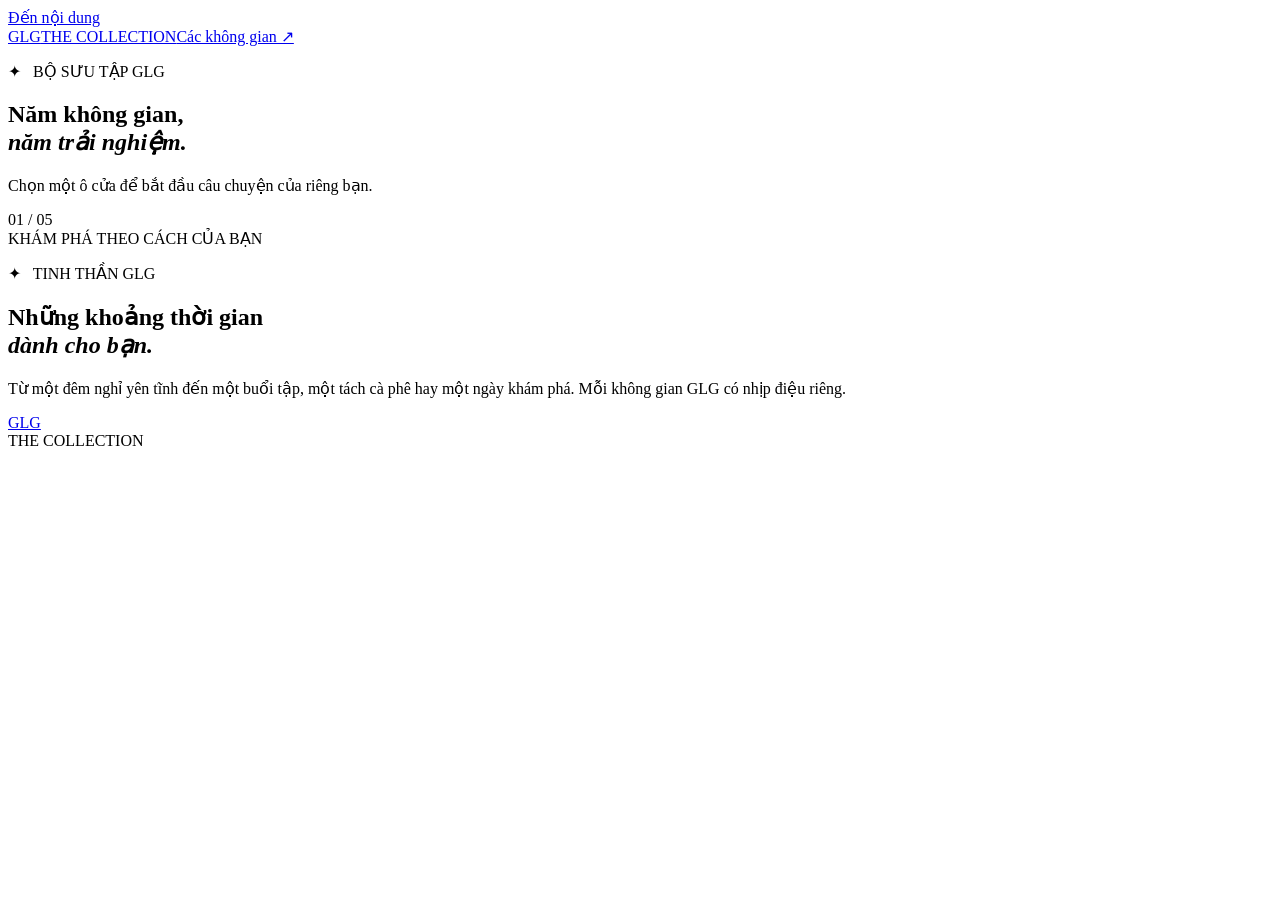
==== index.html @ 277cbfd8 "Add GLG index.html" ====
<!doctype html>
<html lang="vi">
<head>
<meta charset="utf-8"><meta name="viewport" content="width=device-width, initial-scale=1">
<meta name="description" content="Khám phá năm không gian GLG: Khách sạn, Cà phê, Mầm non, Yoga và Spa.">
<title>GLG · Năm không gian, năm trải nghiệm</title>
<link rel="stylesheet" href="./style.css"><script type="module" src="./glg.js"></script>
</head>
<body data-page="home"><a class="skip" href="#main">Đến nội dung</a>
<header class="top"><a class="brand" href="./" aria-label="GLG, trang chủ">GLG<span>THE COLLECTION</span></a><a href="#spaces">Các không gian ↗</a></header>
<main id="main">
<section id="spaces" class="chapter">
<div class="intro"><p class="eyebrow">✦ &nbsp; BỘ SƯU TẬP GLG</p><h1>Năm không gian,<br><em>năm trải nghiệm.</em></h1><p>Chọn một ô cửa để bắt đầu câu chuyện của riêng bạn.</p></div>
<div class="doors" aria-label="Năm không gian GLG"></div>
<div class="controls"><span id="counter">01 / 05</span><div class="steps" aria-label="Chọn ô cửa"></div><span class="hint">KHÁM PHÁ THEO CÁCH CỦA BẠN</span></div>
<noscript><p>Khám phá <a href="./khach-san/">Khách sạn GLG</a>. Cà phê, Mầm non, Yoga và Spa đang được chuẩn bị.</p></noscript>
</section>
<section class="about"><p class="eyebrow">✦ &nbsp; TINH THẦN GLG</p><h2>Những khoảng thời gian<br><em>dành cho bạn.</em></h2><p>Từ một đêm nghỉ yên tĩnh đến một buổi tập, một tách cà phê hay một ngày khám phá. Mỗi không gian GLG có nhịp điệu riêng.</p></section>
</main>
<footer><a class="brand" href="./">GLG</a><nav aria-label="Các mô hình GLG"></nav><span>THE COLLECTION</span></footer>
<dialog id="preview" aria-labelledby="preview-title"><button class="close" type="button" aria-label="Đóng" autofocus>×</button><img alt=""><div class="dialog-copy"><p class="eyebrow">SẮP RA MẮT</p><h2 id="preview-title"></h2><p class="description"></p></div></dialog>
</body></html>
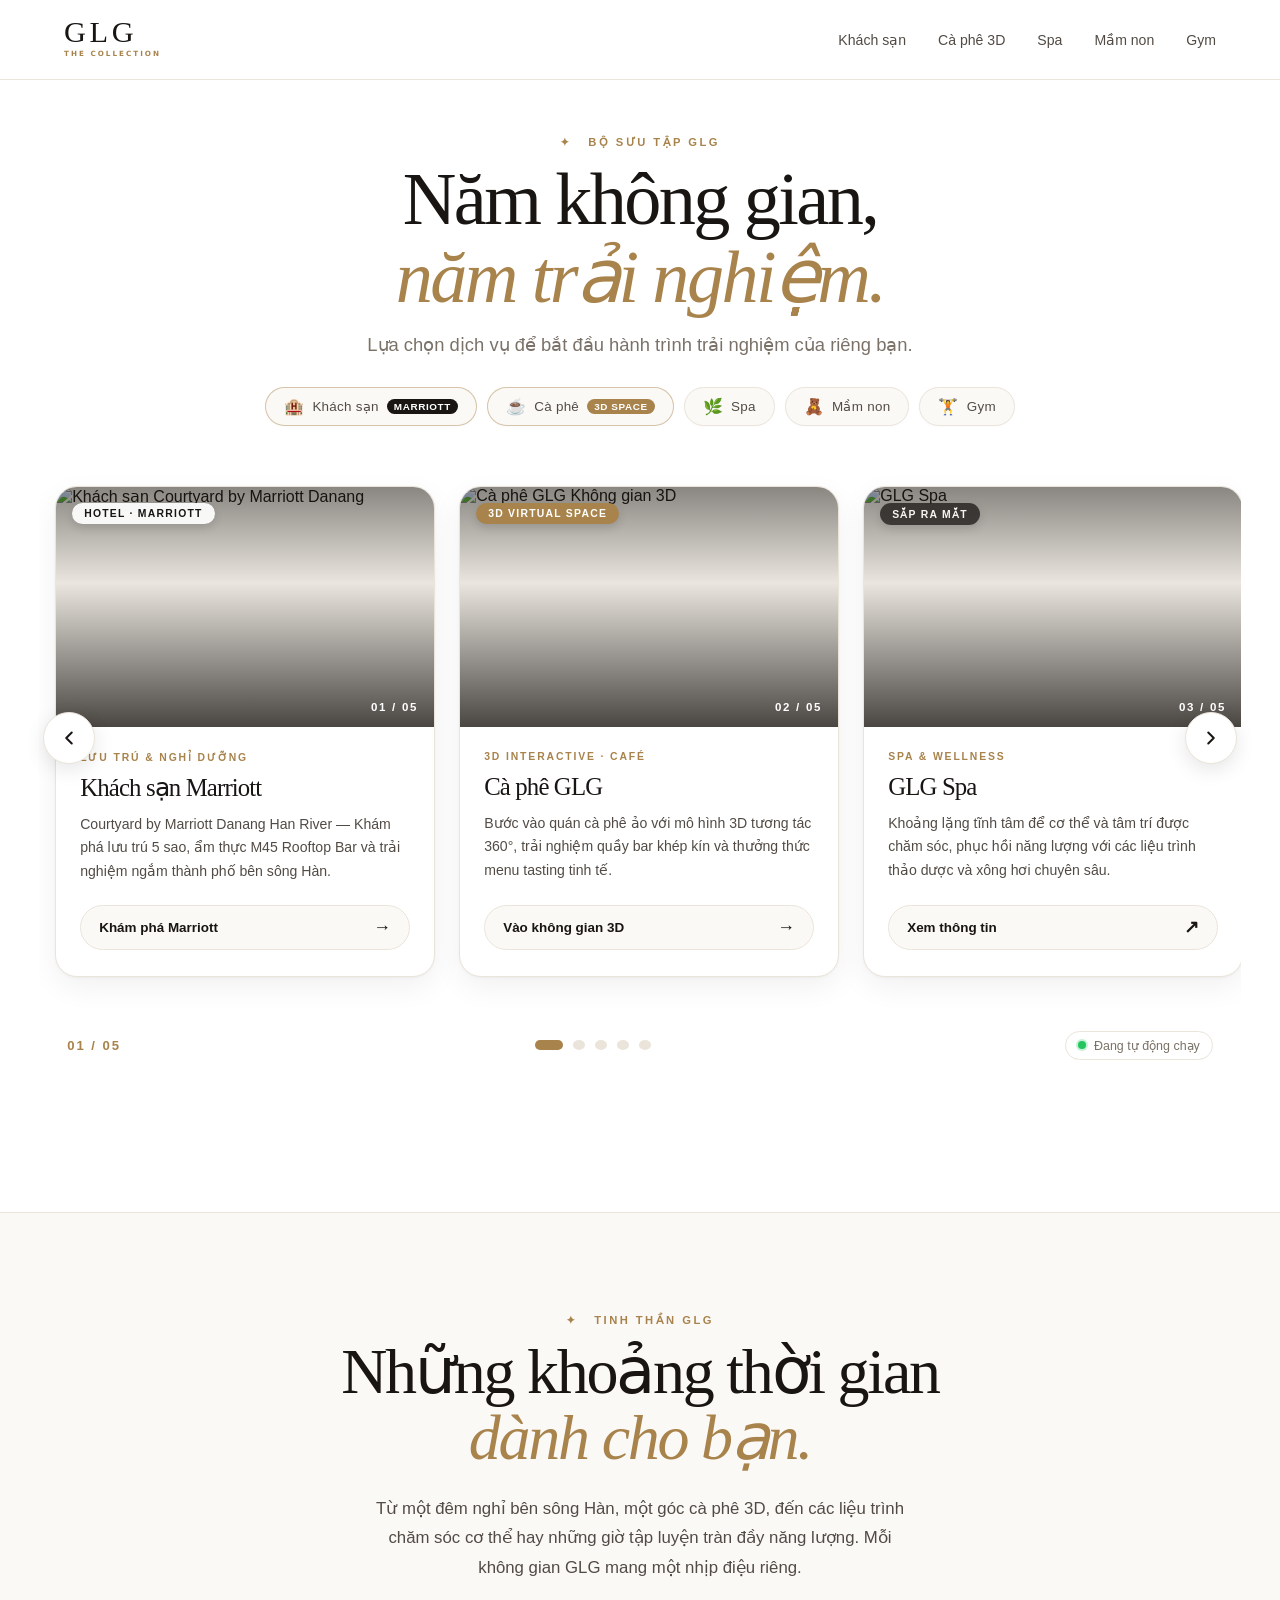
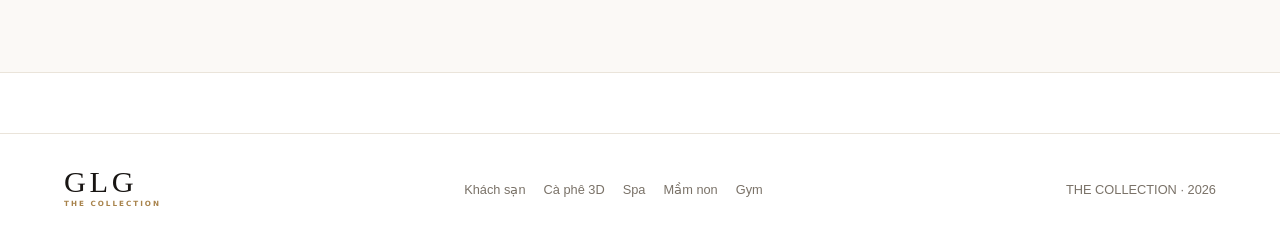
==== commit 4674c80e: "Update GLG portal: luxury white theme, sliding cards carousel, and scroll-driven 3D cafe build" ====
--- a/index.html
+++ b/index.html
@@ -1,22 +1,237 @@
 <!doctype html>
 <html lang="vi">
 <head>
-<meta charset="utf-8"><meta name="viewport" content="width=device-width, initial-scale=1">
-<meta name="description" content="Khám phá năm không gian GLG: Khách sạn, Cà phê, Mầm non, Yoga và Spa.">
-<title>GLG · Năm không gian, năm trải nghiệm</title>
-<link rel="stylesheet" href="./style.css"><script type="module" src="./glg.js"></script>
+<meta charset="utf-8">
+<meta name="viewport" content="width=device-width, initial-scale=1">
+<meta name="description" content="Khám phá các không gian GLG: Khách sạn Marriott, Cà phê 3D, Spa, Mầm non và Gym.">
+<title>GLG · The Collection | Bộ sưu tập không gian & trải nghiệm</title>
+<link rel="stylesheet" href="./style.css">
+<script type="module" src="./glg.js"></script>
 </head>
-<body data-page="home"><a class="skip" href="#main">Đến nội dung</a>
-<header class="top"><a class="brand" href="./" aria-label="GLG, trang chủ">GLG<span>THE COLLECTION</span></a><a href="#spaces">Các không gian ↗</a></header>
+<body data-page="home">
+<a class="skip" href="#main">Đến nội dung</a>
+
+<!-- HEADER -->
+<header class="top">
+  <a class="brand" href="./" aria-label="GLG, trang chủ">
+    GLG
+    <span>THE COLLECTION</span>
+  </a>
+  <nav class="top-nav" aria-label="Điều hướng chính">
+    <a href="./marriott/">Khách sạn</a>
+    <a href="./ca-phe/khong-gian-3d.html">Cà phê 3D</a>
+    <button type="button" class="nav-btn" data-open="spa">Spa</button>
+    <button type="button" class="nav-btn" data-open="mam-non">Mầm non</button>
+    <button type="button" class="nav-btn" data-open="gym">Gym</button>
+  </nav>
+</header>
+
 <main id="main">
-<section id="spaces" class="chapter">
-<div class="intro"><p class="eyebrow">✦ &nbsp; BỘ SƯU TẬP GLG</p><h1>Năm không gian,<br><em>năm trải nghiệm.</em></h1><p>Chọn một ô cửa để bắt đầu câu chuyện của riêng bạn.</p></div>
-<div class="doors" aria-label="Năm không gian GLG"></div>
-<div class="controls"><span id="counter">01 / 05</span><div class="steps" aria-label="Chọn ô cửa"></div><span class="hint">KHÁM PHÁ THEO CÁCH CỦA BẠN</span></div>
-<noscript><p>Khám phá <a href="./khach-san/">Khách sạn GLG</a>. Cà phê, Mầm non, Yoga và Spa đang được chuẩn bị.</p></noscript>
-</section>
-<section class="about"><p class="eyebrow">✦ &nbsp; TINH THẦN GLG</p><h2>Những khoảng thời gian<br><em>dành cho bạn.</em></h2><p>Từ một đêm nghỉ yên tĩnh đến một buổi tập, một tách cà phê hay một ngày khám phá. Mỗi không gian GLG có nhịp điệu riêng.</p></section>
+  <!-- HERO / CARDS SECTION -->
+  <section id="spaces" class="collection-section">
+    <div class="intro">
+      <p class="eyebrow">✦ &nbsp; BỘ SƯU TẬP GLG</p>
+      <h1>Năm không gian,<br><em>năm trải nghiệm.</em></h1>
+      <p class="intro-desc">Lựa chọn dịch vụ để bắt đầu hành trình trải nghiệm của riêng bạn.</p>
+
+      <!-- FILTER PILLS -->
+      <div class="quick-filter" aria-label="Bộ lọc chọn nhanh">
+        <a href="./marriott/" class="filter-pill pill-active">
+          <span class="pill-icon">🏨</span>
+          <span>Khách sạn</span>
+          <span class="pill-badge">Marriott</span>
+        </a>
+        <a href="./ca-phe/khong-gian-3d.html" class="filter-pill pill-active">
+          <span class="pill-icon">☕</span>
+          <span>Cà phê</span>
+          <span class="pill-badge badge-accent">3D Space</span>
+        </a>
+        <button type="button" class="filter-pill" data-open="spa">
+          <span class="pill-icon">🌿</span>
+          <span>Spa</span>
+        </button>
+        <button type="button" class="filter-pill" data-open="mam-non">
+          <span class="pill-icon">🧸</span>
+          <span>Mầm non</span>
+        </button>
+        <button type="button" class="filter-pill" data-open="gym">
+          <span class="pill-icon">🏋️</span>
+          <span>Gym</span>
+        </button>
+      </div>
+    </div>
+
+    <!-- CARDS CAROUSEL ("CARD CHẠY QUA") -->
+    <div class="carousel-container">
+      <button class="carousel-arrow prev" id="btnPrev" type="button" aria-label="Card trước">
+        <svg width="22" height="22" viewBox="0 0 24 24" fill="none" stroke="currentColor" stroke-width="2.2" stroke-linecap="round" stroke-linejoin="round"><polyline points="15 18 9 12 15 6"></polyline></svg>
+      </button>
+
+      <div class="cards-track" id="cardsTrack" role="region" aria-label="Danh sách không gian GLG">
+        
+        <!-- CARD 1: KHÁCH SẠN (HOTEL · MARRIOTT) -->
+        <article class="space-card" data-index="0" data-slug="khach-san">
+          <a href="./marriott/" class="card-inner">
+            <div class="card-media">
+              <img src="https://cache.marriott.com/is/image/marriotts7prod/cy-dadcy-rooftop-pool-37438:Wide-Hor?fit=constrain&wid=1200" alt="Khách sạn Courtyard by Marriott Danang" loading="eager">
+              <span class="card-badge">HOTEL · MARRIOTT</span>
+              <span class="card-num">01 / 05</span>
+            </div>
+            <div class="card-body">
+              <span class="card-tag">LƯU TRÚ & NGHỈ DƯỠNG</span>
+              <h2 class="card-title">Khách sạn Marriott</h2>
+              <p class="card-desc">Courtyard by Marriott Danang Han River — Khám phá lưu trú 5 sao, ẩm thực M45 Rooftop Bar và trải nghiệm ngắm thành phố bên sông Hàn.</p>
+              <div class="card-cta">
+                <span>Khám phá Marriott</span>
+                <span class="cta-arrow">→</span>
+              </div>
+            </div>
+          </a>
+        </article>
+
+        <!-- CARD 2: CÀ PHÊ (CAFÉ · 3D SPACE) -->
+        <article class="space-card" data-index="1" data-slug="ca-phe">
+          <a href="./ca-phe/khong-gian-3d.html" class="card-inner">
+            <div class="card-media">
+              <img src="https://images.unsplash.com/photo-1501339847302-ac426a4a7cbb?auto=format&fit=crop&w=1200&q=82" alt="Cà phê GLG Không gian 3D" loading="eager">
+              <span class="card-badge badge-3d">3D VIRTUAL SPACE</span>
+              <span class="card-num">02 / 05</span>
+            </div>
+            <div class="card-body">
+              <span class="card-tag">3D INTERACTIVE · CAFÉ</span>
+              <h2 class="card-title">Cà phê GLG</h2>
+              <p class="card-desc">Bước vào quán cà phê ảo với mô hình 3D tương tác 360°, trải nghiệm quầy bar khép kín và thưởng thức menu tasting tinh tế.</p>
+              <div class="card-cta">
+                <span>Vào không gian 3D</span>
+                <span class="cta-arrow">→</span>
+              </div>
+            </div>
+          </a>
+        </article>
+
+        <!-- CARD 3: SPA (SPA & WELLNESS) -->
+        <article class="space-card" data-index="2" data-slug="spa">
+          <button type="button" class="card-inner card-btn" data-open="spa">
+            <div class="card-media">
+              <img src="https://images.unsplash.com/photo-1540555700478-4be289fbecef?auto=format&fit=crop&w=1200&q=82" alt="GLG Spa" loading="lazy">
+              <span class="card-badge badge-pending">SẮP RA MẮT</span>
+              <span class="card-num">03 / 05</span>
+            </div>
+            <div class="card-body">
+              <span class="card-tag">SPA & WELLNESS</span>
+              <h2 class="card-title">GLG Spa</h2>
+              <p class="card-desc">Khoảng lặng tĩnh tâm để cơ thể và tâm trí được chăm sóc, phục hồi năng lượng với các liệu trình thảo dược và xông hơi chuyên sâu.</p>
+              <div class="card-cta">
+                <span>Xem thông tin</span>
+                <span class="cta-arrow">↗</span>
+              </div>
+            </div>
+          </button>
+        </article>
+
+        <!-- CARD 4: MẦM NON (GIÁO DỤC MẦM NON) -->
+        <article class="space-card" data-index="3" data-slug="mam-non">
+          <button type="button" class="card-inner card-btn" data-open="mam-non">
+            <div class="card-media">
+              <img src="https://images.unsplash.com/photo-1503454537195-1dcabb73ffb9?auto=format&fit=crop&w=1200&q=82" alt="Mầm non GLG" loading="lazy">
+              <span class="card-badge badge-pending">SẮP RA MẮT</span>
+              <span class="card-num">04 / 05</span>
+            </div>
+            <div class="card-body">
+              <span class="card-tag">GIÁO DỤC MẦM NON</span>
+              <h2 class="card-title">Mầm non GLG</h2>
+              <p class="card-desc">Không gian dành cho những năm đầu đời, nơi các bé được tự do sáng tạo, khám phá và phát triển toàn diện theo nhịp riêng.</p>
+              <div class="card-cta">
+                <span>Xem thông tin</span>
+                <span class="cta-arrow">↗</span>
+              </div>
+            </div>
+          </button>
+        </article>
+
+        <!-- CARD 5: GYM (GYM & FITNESS) -->
+        <article class="space-card" data-index="4" data-slug="gym">
+          <button type="button" class="card-inner card-btn" data-open="gym">
+            <div class="card-media">
+              <img src="https://images.unsplash.com/photo-1534438327276-14e5300c3a48?auto=format&fit=crop&w=1200&q=82" alt="GLG Fitness & Gym" loading="lazy">
+              <span class="card-badge badge-pending">SẮP RA MẮT</span>
+              <span class="card-num">05 / 05</span>
+            </div>
+            <div class="card-body">
+              <span class="card-tag">FITNESS & HEALTH</span>
+              <h2 class="card-title">GLG Fitness & Gym</h2>
+              <p class="card-desc">Phòng tập thể hình hiện đại, khu máy tập tiêu chuẩn quốc tế, các lớp rèn luyện thể lực và huấn luyện viên tận tâm đồng hành.</p>
+              <div class="card-cta">
+                <span>Xem thông tin</span>
+                <span class="cta-arrow">↗</span>
+              </div>
+            </div>
+          </button>
+        </article>
+
+      </div>
+
+      <button class="carousel-arrow next" id="btnNext" type="button" aria-label="Card tiếp">
+        <svg width="22" height="22" viewBox="0 0 24 24" fill="none" stroke="currentColor" stroke-width="2.2" stroke-linecap="round" stroke-linejoin="round"><polyline points="9 18 15 12 9 6"></polyline></svg>
+      </button>
+    </div>
+
+    <!-- CAROUSEL CONTROLS & AUTOPLAY INDICATOR -->
+    <div class="carousel-controls">
+      <span class="card-counter" id="cardCounter">01 / 05</span>
+      <div class="carousel-dots" id="carouselDots" aria-label="Chỉ số card">
+        <button type="button" class="dot active" data-index="0" aria-label="Card 1"></button>
+        <button type="button" class="dot" data-index="1" aria-label="Card 2"></button>
+        <button type="button" class="dot" data-index="2" aria-label="Card 3"></button>
+        <button type="button" class="dot" data-index="3" aria-label="Card 4"></button>
+        <button type="button" class="dot" data-index="4" aria-label="Card 5"></button>
+      </div>
+      <div class="autoplay-status">
+        <button type="button" id="toggleAutoplay" class="autoplay-toggle" aria-label="Bật/Tắt tự động chạy">
+          <span class="autoplay-indicator"></span>
+          <span id="autoplayLabel">Đang tự động chạy</span>
+        </button>
+      </div>
+    </div>
+  </section>
+
+  <!-- ABOUT SECTION -->
+  <section class="about">
+    <p class="eyebrow">✦ &nbsp; TINH THẦN GLG</p>
+    <h2>Những khoảng thời gian<br><em>dành cho bạn.</em></h2>
+    <p>Từ một đêm nghỉ bên sông Hàn, một góc cà phê 3D, đến các liệu trình chăm sóc cơ thể hay những giờ tập luyện tràn đầy năng lượng. Mỗi không gian GLG mang một nhịp điệu riêng.</p>
+  </section>
 </main>
-<footer><a class="brand" href="./">GLG</a><nav aria-label="Các mô hình GLG"></nav><span>THE COLLECTION</span></footer>
-<dialog id="preview" aria-labelledby="preview-title"><button class="close" type="button" aria-label="Đóng" autofocus>×</button><img alt=""><div class="dialog-copy"><p class="eyebrow">SẮP RA MẮT</p><h2 id="preview-title"></h2><p class="description"></p></div></dialog>
-</body></html>
+
+<!-- FOOTER -->
+<footer>
+  <a class="brand" href="./">GLG<span>THE COLLECTION</span></a>
+  <nav aria-label="Các mô hình GLG">
+    <a href="./marriott/">Khách sạn</a>
+    <a href="./ca-phe/khong-gian-3d.html">Cà phê 3D</a>
+    <button type="button" data-open="spa">Spa</button>
+    <button type="button" data-open="mam-non">Mầm non</button>
+    <button type="button" data-open="gym">Gym</button>
+  </nav>
+  <span>THE COLLECTION · 2026</span>
+</footer>
+
+<!-- MODAL PREVIEW -->
+<dialog id="preview" aria-labelledby="preview-title">
+  <button class="close" type="button" aria-label="Đóng" autofocus>×</button>
+  <div class="dialog-img-wrapper">
+    <img alt="" src="">
+    <span class="dialog-badge">SẮP RA MẮT</span>
+  </div>
+  <div class="dialog-copy">
+    <p class="eyebrow">KHÔNG GIAN TRẢI NGHIỆM GLG</p>
+    <h2 id="preview-title"></h2>
+    <p class="description"></p>
+    <div class="dialog-action">
+      <button type="button" class="btn-close-dialog">Đã hiểu</button>
+    </div>
+  </div>
+</dialog>
+
+</body>
+</html>
--- a/style.css
+++ b/style.css
@@ -0,0 +1,571 @@
+:root {
+  color-scheme: light;
+  --bg-page: #FFFFFF;
+  --bg-subtle: #FBF9F6;
+  --bg-card: #FFFFFF;
+  --ink: #181513;
+  --ink-secondary: #524B45;
+  --muted: #7A7268;
+  --gold: #A8834C;
+  --gold-light: #F6F0E6;
+  --gold-border: rgba(168, 131, 76, 0.35);
+  --rule: #EAE4DA;
+  --rule-light: #F2ECE2;
+  --shadow-card: 0 10px 30px rgba(24, 21, 19, 0.06), 0 1px 3px rgba(24, 21, 19, 0.04);
+  --shadow-hover: 0 20px 44px rgba(24, 21, 19, 0.12), 0 4px 10px rgba(24, 21, 19, 0.04);
+  --ease: cubic-bezier(.22, .8, .24, 1);
+  font-family: -apple-system, BlinkMacSystemFont, "Segoe UI", Roboto, "Helvetica Neue", Arial, sans-serif;
+  background: var(--bg-page);
+  color: var(--ink);
+}
+
+* { box-sizing: border-box; }
+body { margin: 0; background: var(--bg-page); color: var(--ink); overflow-x: hidden; }
+a { color: inherit; text-decoration: none; }
+button { font: inherit; color: inherit; cursor: pointer; border: 0; background: none; }
+button:focus-visible, a:focus-visible { outline: 2px solid var(--gold); outline-offset: 4px; }
+
+.skip { position: fixed; top: 12px; left: 12px; padding: 10px 16px; background: var(--ink); color: #FFF; z-index: 99; transform: translateY(-160%); border-radius: 6px; }
+.skip:focus { transform: none; }
+
+/* HEADER */
+.top {
+  display: flex;
+  align-items: center;
+  justify-content: space-between;
+  padding: 18px clamp(20px, 5vw, 84px);
+  gap: 20px;
+  border-bottom: 1px solid var(--rule);
+  background: rgba(255, 255, 255, 0.95);
+  backdrop-filter: blur(10px);
+  position: sticky;
+  top: 0;
+  z-index: 40;
+}
+.brand {
+  color: var(--ink);
+  font: 1.9rem/.95 Georgia, "Times New Roman", serif;
+  letter-spacing: .12em;
+  text-decoration: none;
+}
+.brand span {
+  display: block;
+  font: 600 .45rem/2 system-ui, sans-serif;
+  letter-spacing: .28em;
+  color: var(--gold);
+}
+.top-nav {
+  display: flex;
+  align-items: center;
+  gap: clamp(14px, 2.5vw, 32px);
+  font-size: .88rem;
+  font-weight: 500;
+  color: var(--ink-secondary);
+}
+.top-nav a:hover, .top-nav button:hover {
+  color: var(--gold);
+}
+.nav-btn {
+  padding: 0;
+  color: inherit;
+}
+
+/* SECTION */
+.collection-section {
+  padding: clamp(30px, 5vh, 60px) clamp(16px, 4vw, 70px) 40px;
+  max-width: 1560px;
+  margin: 0 auto;
+}
+.intro {
+  text-align: center;
+  max-width: 820px;
+  margin: 0 auto clamp(28px, 4vh, 48px);
+}
+.eyebrow {
+  color: var(--gold);
+  font-size: .7rem;
+  letter-spacing: .22em;
+  font-weight: 700;
+  margin-bottom: 12px;
+}
+h1, h2 {
+  margin: .12em 0;
+  font: 400 clamp(2.4rem, 5.8vw, 5.2rem)/1.04 Georgia, "Times New Roman", serif;
+  letter-spacing: -.035em;
+  color: var(--ink);
+}
+h1 em, h2 em {
+  color: var(--gold);
+  font-weight: 400;
+  font-style: italic;
+}
+.intro-desc {
+  color: var(--muted);
+  font-size: clamp(.95rem, 1.8vw, 1.15rem);
+  line-height: 1.6;
+  margin: 14px auto 0;
+  max-width: 580px;
+}
+
+/* QUICK FILTER PILLS */
+.quick-filter {
+  display: flex;
+  flex-wrap: wrap;
+  justify-content: center;
+  align-items: center;
+  gap: 10px;
+  margin: 28px auto 0;
+}
+.filter-pill {
+  display: inline-flex;
+  align-items: center;
+  gap: 8px;
+  padding: 9px 18px;
+  border-radius: 999px;
+  border: 1px solid var(--rule);
+  background: var(--bg-subtle);
+  color: var(--ink-secondary);
+  font-size: .84rem;
+  font-weight: 500;
+  letter-spacing: .02em;
+  transition: all .28s var(--ease);
+  cursor: pointer;
+  box-shadow: 0 1px 3px rgba(0, 0, 0, 0.02);
+}
+.filter-pill:hover {
+  border-color: var(--gold);
+  background: var(--gold-light);
+  color: var(--ink);
+  transform: translateY(-2px);
+}
+.filter-pill.pill-active {
+  border-color: rgba(168, 131, 76, 0.45);
+}
+.pill-icon {
+  font-size: 1rem;
+}
+.pill-badge {
+  font-size: .62rem;
+  letter-spacing: .06em;
+  text-transform: uppercase;
+  padding: 2px 7px;
+  border-radius: 999px;
+  background: #181513;
+  color: #FFFFFF;
+  font-weight: 700;
+}
+.pill-badge.badge-accent {
+  background: var(--gold);
+  color: #FFFFFF;
+}
+
+/* CAROUSEL WRAPPER & GLIDING TRACK */
+.carousel-container {
+  position: relative;
+  display: flex;
+  align-items: center;
+  margin: 0 -12px;
+}
+.carousel-arrow {
+  position: absolute;
+  top: 50%;
+  transform: translateY(-50%);
+  z-index: 10;
+  width: 52px;
+  height: 52px;
+  border-radius: 50%;
+  background: #FFFFFF;
+  border: 1px solid var(--rule);
+  box-shadow: 0 6px 20px rgba(0, 0, 0, 0.1);
+  display: flex;
+  align-items: center;
+  justify-content: center;
+  color: var(--ink);
+  transition: all .25s var(--ease);
+  cursor: pointer;
+}
+.carousel-arrow:hover {
+  background: var(--ink);
+  color: #FFFFFF;
+  border-color: var(--ink);
+  transform: translateY(-50%) scale(1.08);
+}
+.carousel-arrow.prev { left: 4px; }
+.carousel-arrow.next { right: 4px; }
+
+.cards-track {
+  display: flex;
+  gap: 24px;
+  overflow-x: auto;
+  scroll-behavior: smooth;
+  scroll-snap-type: x mandatory;
+  scrollbar-width: none;
+  -webkit-overflow-scrolling: touch;
+  padding: 24px 16px 36px;
+  width: 100%;
+}
+.cards-track::-webkit-scrollbar { display: none; }
+
+/* SPACE CARDS ("NHỮNG CÁI CARD CHẠY QUA") */
+.space-card {
+  flex: 0 0 clamp(300px, 31vw, 380px);
+  scroll-snap-align: center;
+  background: var(--bg-card);
+  border: 1px solid var(--rule);
+  border-radius: 22px;
+  overflow: hidden;
+  box-shadow: var(--shadow-card);
+  transition: transform .42s var(--ease), box-shadow .42s var(--ease), border-color .3s;
+  display: flex;
+  flex-direction: column;
+}
+.space-card:hover {
+  transform: translateY(-10px);
+  box-shadow: var(--shadow-hover);
+  border-color: var(--gold);
+}
+.card-inner {
+  display: flex;
+  flex-direction: column;
+  height: 100%;
+  text-decoration: none;
+  color: inherit;
+  text-align: left;
+  cursor: pointer;
+}
+.card-btn {
+  width: 100%;
+  padding: 0;
+  border: 0;
+  background: none;
+}
+
+/* CARD MEDIA */
+.card-media {
+  position: relative;
+  width: 100%;
+  height: 240px;
+  overflow: hidden;
+  background: #EAE6DF;
+}
+.card-media img {
+  width: 100%;
+  height: 100%;
+  object-fit: cover;
+  transition: transform .75s var(--ease);
+  display: block;
+}
+.space-card:hover .card-media img {
+  transform: scale(1.06);
+}
+.card-media::after {
+  content: '';
+  position: absolute;
+  inset: 0;
+  background: linear-gradient(180deg, rgba(20, 16, 13, 0.45) 0%, transparent 40%, rgba(20, 16, 13, 0.75) 100%);
+  pointer-events: none;
+}
+.card-badge {
+  position: absolute;
+  top: 16px;
+  left: 16px;
+  z-index: 2;
+  font-size: .65rem;
+  letter-spacing: .12em;
+  font-weight: 700;
+  text-transform: uppercase;
+  padding: 5px 12px;
+  border-radius: 999px;
+  background: rgba(255, 255, 255, 0.92);
+  color: #181513;
+  backdrop-filter: blur(8px);
+  box-shadow: 0 4px 10px rgba(0, 0, 0, 0.12);
+}
+.card-badge.badge-3d {
+  background: #A8834C;
+  color: #FFFFFF;
+}
+.card-badge.badge-pending {
+  background: rgba(24, 21, 19, 0.75);
+  color: #F8F5F0;
+}
+.card-num {
+  position: absolute;
+  bottom: 14px;
+  right: 16px;
+  z-index: 2;
+  font-size: .72rem;
+  letter-spacing: .15em;
+  color: #FFFFFF;
+  font-weight: 600;
+}
+
+/* CARD BODY */
+.card-body {
+  padding: 24px 24px 26px;
+  display: flex;
+  flex-direction: column;
+  flex: 1;
+}
+.card-tag {
+  font-size: .65rem;
+  letter-spacing: .18em;
+  text-transform: uppercase;
+  color: var(--gold);
+  font-weight: 700;
+  margin-bottom: 6px;
+}
+.card-title {
+  font: 400 1.55rem/1.2 Georgia, "Times New Roman", serif;
+  color: var(--ink);
+  margin: 4px 0 10px;
+}
+.card-desc {
+  font-size: .88rem;
+  line-height: 1.65;
+  color: var(--ink-secondary);
+  margin: 0 0 22px;
+  flex: 1;
+}
+.card-cta {
+  display: flex;
+  align-items: center;
+  justify-content: space-between;
+  padding: 11px 18px;
+  border-radius: 999px;
+  background: var(--bg-subtle);
+  border: 1px solid var(--rule);
+  color: var(--ink);
+  font-size: .84rem;
+  font-weight: 600;
+  transition: all .25s var(--ease);
+}
+.space-card:hover .card-cta {
+  background: var(--ink);
+  color: #FFFFFF;
+  border-color: var(--ink);
+}
+.cta-arrow {
+  font-size: 1.1rem;
+  transition: transform .25s var(--ease);
+}
+.space-card:hover .cta-arrow {
+  transform: translateX(4px);
+}
+
+/* CAROUSEL CONTROLS BELOW TRACK */
+.carousel-controls {
+  display: flex;
+  align-items: center;
+  justify-content: space-between;
+  padding: 12px 16px;
+  margin-top: 6px;
+}
+.card-counter {
+  font-size: .82rem;
+  letter-spacing: .15em;
+  color: var(--gold);
+  font-weight: 600;
+}
+.carousel-dots {
+  display: flex;
+  gap: 10px;
+}
+.dot {
+  width: 10px;
+  height: 10px;
+  border-radius: 50%;
+  background: var(--rule);
+  transition: all .3s var(--ease);
+  cursor: pointer;
+}
+.dot.active {
+  background: var(--gold);
+  width: 28px;
+  border-radius: 999px;
+}
+.autoplay-status {
+  display: flex;
+  align-items: center;
+}
+.autoplay-toggle {
+  display: inline-flex;
+  align-items: center;
+  gap: 8px;
+  font-size: .78rem;
+  color: var(--muted);
+  padding: 6px 12px;
+  border-radius: 999px;
+  border: 1px solid var(--rule);
+  background: #FFFFFF;
+  transition: all .25s var(--ease);
+  cursor: pointer;
+}
+.autoplay-toggle:hover {
+  border-color: var(--gold);
+  color: var(--ink);
+}
+.autoplay-indicator {
+  width: 8px;
+  height: 8px;
+  border-radius: 50%;
+  background: #22c55e;
+  box-shadow: 0 0 0 2px rgba(34, 197, 94, 0.25);
+  animation: pulseGreen 2s infinite;
+}
+.autoplay-indicator.paused {
+  background: #9ca3af;
+  box-shadow: none;
+  animation: none;
+}
+@keyframes pulseGreen {
+  0% { transform: scale(.95); box-shadow: 0 0 0 0 rgba(34, 197, 94, 0.4); }
+  70% { transform: scale(1.05); box-shadow: 0 0 0 6px rgba(34, 197, 94, 0); }
+  100% { transform: scale(.95); box-shadow: 0 0 0 0 rgba(34, 197, 94, 0); }
+}
+
+/* ABOUT SECTION */
+.about {
+  margin: clamp(50px, 8vw, 100px) auto 60px;
+  text-align: center;
+  padding: clamp(50px, 8vw, 90px) 24px;
+  background: var(--bg-subtle);
+  border-block: 1px solid var(--rule);
+}
+.about h2 { font-size: clamp(2.3rem, 5vw, 4.5rem); }
+.about > p:last-child {
+  max-width: 58ch;
+  margin: 22px auto 0;
+  line-height: 1.75;
+  color: var(--ink-secondary);
+  font-size: 1.05rem;
+}
+
+/* FOOTER */
+footer {
+  border-top: 1px solid var(--rule);
+  padding: 34px clamp(20px, 5vw, 84px);
+  display: flex;
+  align-items: center;
+  justify-content: space-between;
+  flex-wrap: wrap;
+  gap: 20px;
+  background: #FFFFFF;
+  color: var(--muted);
+  font-size: .8rem;
+}
+footer nav {
+  display: flex;
+  align-items: center;
+  gap: 18px;
+  flex-wrap: wrap;
+}
+footer nav a:hover, footer nav button:hover {
+  color: var(--gold);
+}
+footer button { padding: 0; color: inherit; }
+
+/* MODAL DIALOG */
+dialog {
+  width: min(580px, calc(100% - 32px));
+  max-height: 90svh;
+  border: 1px solid var(--rule);
+  border-radius: 24px;
+  padding: 0;
+  background: #FFFFFF;
+  color: var(--ink);
+  box-shadow: 0 25px 60px rgba(0, 0, 0, 0.22);
+}
+dialog::backdrop {
+  background: rgba(18, 15, 13, 0.55);
+  backdrop-filter: blur(6px);
+}
+body:has(dialog[open]) { overflow: hidden; }
+
+.dialog-img-wrapper {
+  position: relative;
+  width: 100%;
+  aspect-ratio: 16 / 9;
+  background: #EAE6DF;
+  overflow: hidden;
+}
+.dialog-img-wrapper img {
+  width: 100%;
+  height: 100%;
+  object-fit: cover;
+  display: block;
+}
+.dialog-badge {
+  position: absolute;
+  top: 16px;
+  right: 16px;
+  font-size: .65rem;
+  letter-spacing: .12em;
+  font-weight: 700;
+  padding: 5px 12px;
+  border-radius: 999px;
+  background: rgba(24, 21, 19, 0.85);
+  color: #FFFFFF;
+  backdrop-filter: blur(8px);
+}
+.dialog-copy {
+  padding: 26px 32px 34px;
+}
+.dialog-copy h2 {
+  font: 400 clamp(1.8rem, 4vw, 2.5rem)/1.15 Georgia, "Times New Roman", serif;
+  margin: 6px 0 14px;
+  color: var(--ink);
+}
+.dialog-copy .description {
+  color: var(--ink-secondary);
+  line-height: 1.7;
+  font-size: .95rem;
+  margin-bottom: 24px;
+}
+.dialog-action {
+  display: flex;
+  justify-content: flex-end;
+}
+.btn-close-dialog {
+  padding: 10px 24px;
+  border-radius: 999px;
+  background: var(--ink);
+  color: #FFFFFF;
+  font-weight: 600;
+  font-size: .86rem;
+  transition: background .2s;
+}
+.btn-close-dialog:hover {
+  background: var(--gold);
+}
+.close {
+  position: absolute;
+  top: 14px;
+  right: 14px;
+  width: 40px;
+  height: 40px;
+  border-radius: 50%;
+  background: rgba(255, 255, 255, 0.85);
+  backdrop-filter: blur(8px);
+  color: var(--ink);
+  font-size: 1.4rem;
+  display: flex;
+  align-items: center;
+  justify-content: center;
+  z-index: 10;
+  box-shadow: 0 4px 12px rgba(0, 0, 0, 0.15);
+  transition: all .2s;
+}
+.close:hover {
+  background: #FFFFFF;
+  transform: scale(1.08);
+}
+
+/* RESPONSIVE */
+@media (max-width: 760px) {
+  .top-nav { display: none; }
+  .carousel-arrow { display: none; }
+  .space-card { flex: 0 0 85%; }
+  .carousel-controls { flex-wrap: wrap; gap: 12px; }
+  .cards-track { padding-inline: 8px; }
+}
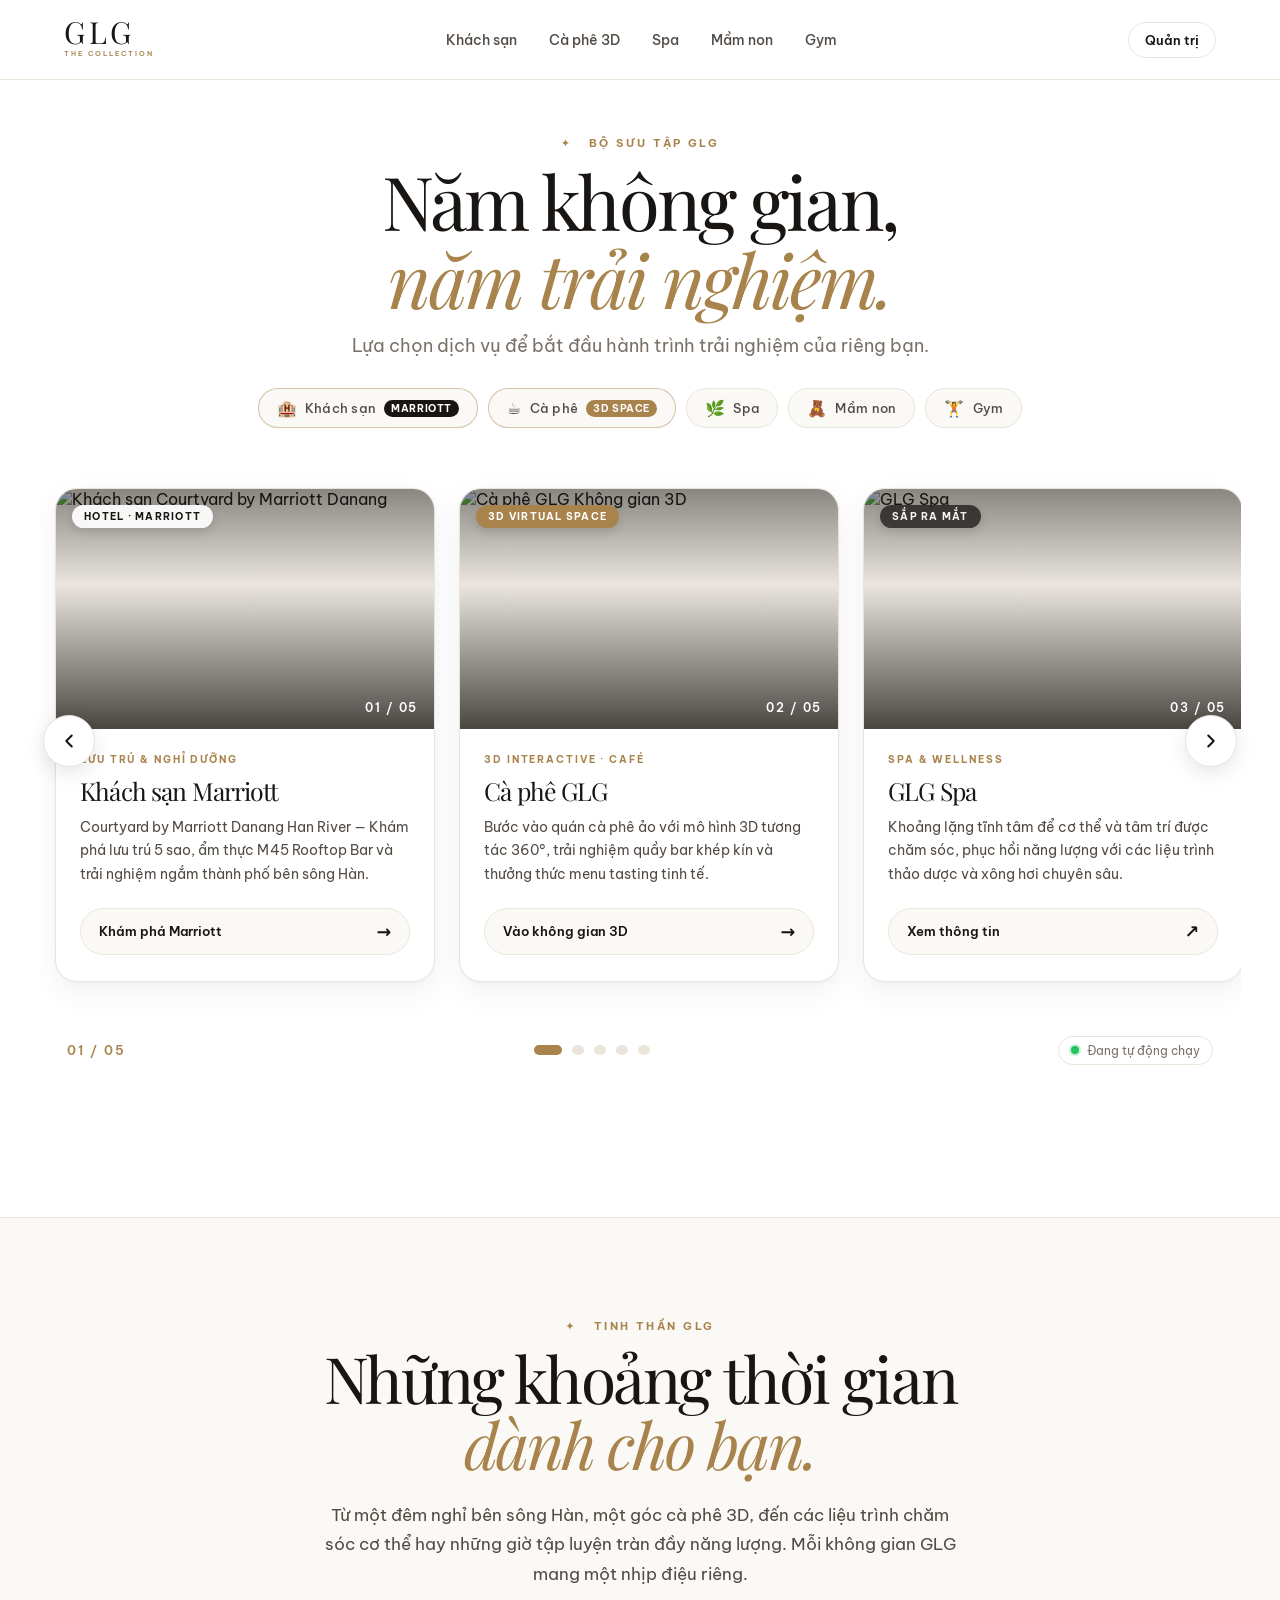
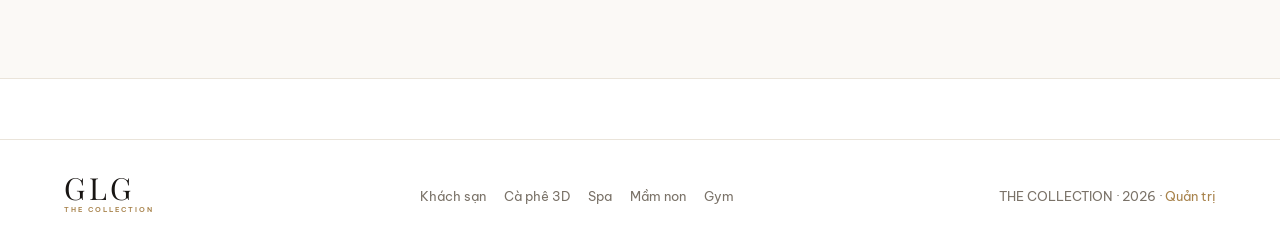
==== commit 65f66899: "Add admin web app, demo sections, Vietnamese fonts and cPanel deploy - admin/: password-gated demo a" ====
--- a/index.html
+++ b/index.html
@@ -5,6 +5,7 @@
 <meta name="viewport" content="width=device-width, initial-scale=1">
 <meta name="description" content="Khám phá các không gian GLG: Khách sạn Marriott, Cà phê 3D, Spa, Mầm non và Gym.">
 <title>GLG · The Collection | Bộ sưu tập không gian & trải nghiệm</title>
+<link rel="stylesheet" href="./fonts.css">
 <link rel="stylesheet" href="./style.css">
 <script type="module" src="./glg.js"></script>
 </head>
@@ -13,17 +14,18 @@
 
 <!-- HEADER -->
 <header class="top">
-  <a class="brand" href="./" aria-label="GLG, trang chủ">
+  <a class="brand" href="./index.html" aria-label="GLG, trang chủ">
     GLG
     <span>THE COLLECTION</span>
   </a>
   <nav class="top-nav" aria-label="Điều hướng chính">
-    <a href="./marriott/">Khách sạn</a>
+    <a href="./marriott/index.html">Khách sạn</a>
     <a href="./ca-phe/khong-gian-3d.html">Cà phê 3D</a>
     <button type="button" class="nav-btn" data-open="spa">Spa</button>
     <button type="button" class="nav-btn" data-open="mam-non">Mầm non</button>
     <button type="button" class="nav-btn" data-open="gym">Gym</button>
   </nav>
+  <a class="admin-link" href="./admin/index.html">Quản trị</a>
 </header>
 
 <main id="main">
@@ -36,7 +38,7 @@
 
       <!-- FILTER PILLS -->
       <div class="quick-filter" aria-label="Bộ lọc chọn nhanh">
-        <a href="./marriott/" class="filter-pill pill-active">
+        <a href="./marriott/index.html" class="filter-pill pill-active">
           <span class="pill-icon">🏨</span>
           <span>Khách sạn</span>
           <span class="pill-badge">Marriott</span>
@@ -71,7 +73,7 @@
         
         <!-- CARD 1: KHÁCH SẠN (HOTEL · MARRIOTT) -->
         <article class="space-card" data-index="0" data-slug="khach-san">
-          <a href="./marriott/" class="card-inner">
+          <a href="./marriott/index.html" class="card-inner">
             <div class="card-media">
               <img src="https://cache.marriott.com/is/image/marriotts7prod/cy-dadcy-rooftop-pool-37438:Wide-Hor?fit=constrain&wid=1200" alt="Khách sạn Courtyard by Marriott Danang" loading="eager">
               <span class="card-badge">HOTEL · MARRIOTT</span>
@@ -205,15 +207,15 @@
 
 <!-- FOOTER -->
 <footer>
-  <a class="brand" href="./">GLG<span>THE COLLECTION</span></a>
+  <a class="brand" href="./index.html">GLG<span>THE COLLECTION</span></a>
   <nav aria-label="Các mô hình GLG">
-    <a href="./marriott/">Khách sạn</a>
+    <a href="./marriott/index.html">Khách sạn</a>
     <a href="./ca-phe/khong-gian-3d.html">Cà phê 3D</a>
     <button type="button" data-open="spa">Spa</button>
     <button type="button" data-open="mam-non">Mầm non</button>
     <button type="button" data-open="gym">Gym</button>
   </nav>
-  <span>THE COLLECTION · 2026</span>
+  <span>THE COLLECTION · 2026 · <a href="./admin/index.html" style="color:var(--gold)">Quản trị</a></span>
 </footer>
 
 <!-- MODAL PREVIEW -->
--- a/fonts.css
+++ b/fonts.css
@@ -0,0 +1,10 @@
+/* GLG · Font chữ dùng chung, hỗ trợ đầy đủ tiếng Việt.
+   Đổi font toàn site: chỉ cần sửa hai biến bên dưới. */
+@import url('https://fonts.googleapis.com/css2?family=Be+Vietnam+Pro:ital,wght@0,300;0,400;0,500;0,600;0,700;1,400&family=Playfair+Display:ital,wght@0,400;0,500;0,600;1,400;1,500&display=swap');
+
+:root {
+  --font-serif: "Playfair Display", "Times New Roman", serif;
+  --font-sans: "Be Vietnam Pro", system-ui, "Segoe UI", Arial, sans-serif;
+}
+
+body, button, input, select, textarea { font-family: var(--font-sans); }
--- a/style.css
+++ b/style.css
@@ -14,7 +14,7 @@
   --shadow-card: 0 10px 30px rgba(24, 21, 19, 0.06), 0 1px 3px rgba(24, 21, 19, 0.04);
   --shadow-hover: 0 20px 44px rgba(24, 21, 19, 0.12), 0 4px 10px rgba(24, 21, 19, 0.04);
   --ease: cubic-bezier(.22, .8, .24, 1);
-  font-family: -apple-system, BlinkMacSystemFont, "Segoe UI", Roboto, "Helvetica Neue", Arial, sans-serif;
+  font-family: var(--font-sans);
   background: var(--bg-page);
   color: var(--ink);
 }
@@ -44,13 +44,13 @@
 }
 .brand {
   color: var(--ink);
-  font: 1.9rem/.95 Georgia, "Times New Roman", serif;
+  font: 1.9rem/.95 var(--font-serif);
   letter-spacing: .12em;
   text-decoration: none;
 }
 .brand span {
   display: block;
-  font: 600 .45rem/2 system-ui, sans-serif;
+  font: 600 .45rem/2 var(--font-sans);
   letter-spacing: .28em;
   color: var(--gold);
 }
@@ -69,6 +69,17 @@
   padding: 0;
   color: inherit;
 }
+.admin-link {
+  padding: 9px 16px;
+  border: 1px solid var(--rule);
+  border-radius: 999px;
+  font-size: .8rem;
+  font-weight: 600;
+  color: var(--ink);
+  white-space: nowrap;
+  transition: border-color .2s, background .2s, color .2s;
+}
+.admin-link:hover { background: var(--ink); border-color: var(--ink); color: #fff; }
 
 /* SECTION */
 .collection-section {
@@ -90,7 +101,7 @@
 }
 h1, h2 {
   margin: .12em 0;
-  font: 400 clamp(2.4rem, 5.8vw, 5.2rem)/1.04 Georgia, "Times New Roman", serif;
+  font: 400 clamp(2.4rem, 5.8vw, 5.2rem)/1.04 var(--font-serif);
   letter-spacing: -.035em;
   color: var(--ink);
 }
@@ -316,7 +327,7 @@
   margin-bottom: 6px;
 }
 .card-title {
-  font: 400 1.55rem/1.2 Georgia, "Times New Roman", serif;
+  font: 400 1.55rem/1.2 var(--font-serif);
   color: var(--ink);
   margin: 4px 0 10px;
 }
@@ -512,7 +523,7 @@
   padding: 26px 32px 34px;
 }
 .dialog-copy h2 {
-  font: 400 clamp(1.8rem, 4vw, 2.5rem)/1.15 Georgia, "Times New Roman", serif;
+  font: 400 clamp(1.8rem, 4vw, 2.5rem)/1.15 var(--font-serif);
   margin: 6px 0 14px;
   color: var(--ink);
 }
